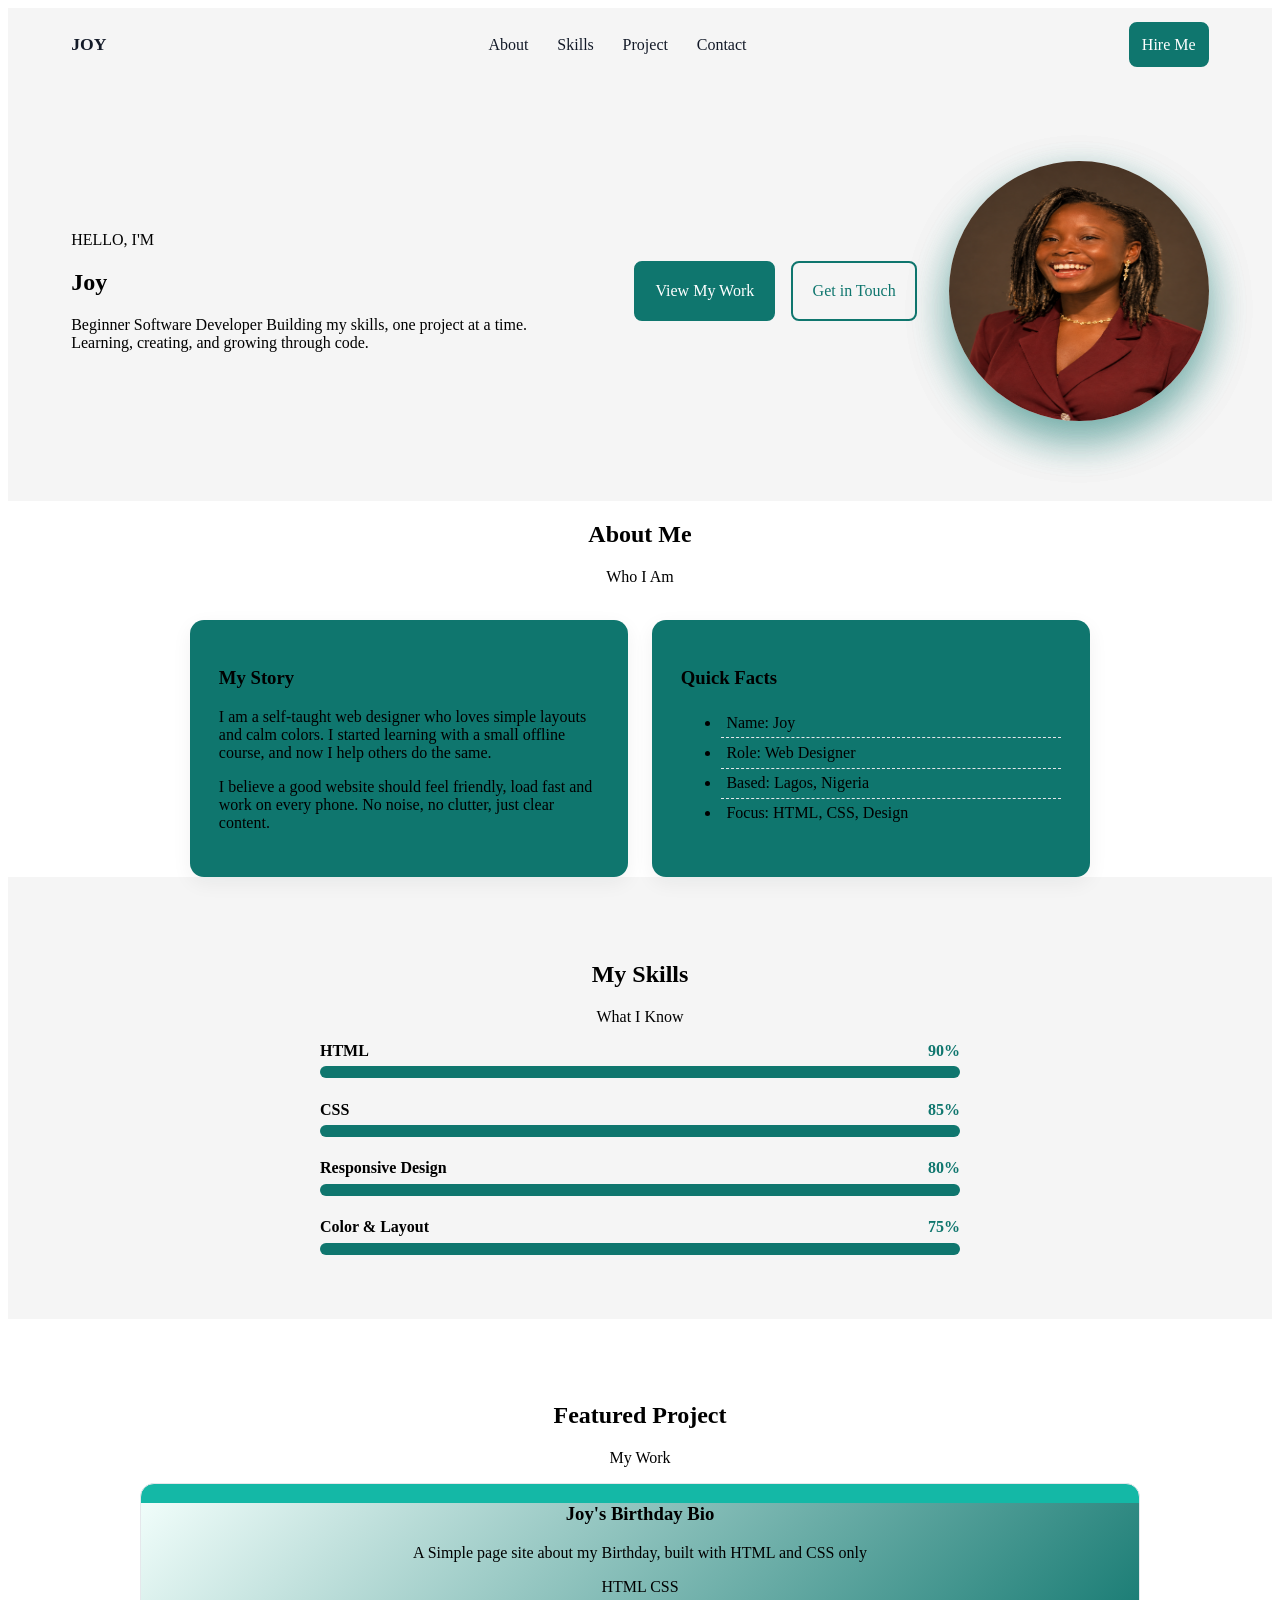
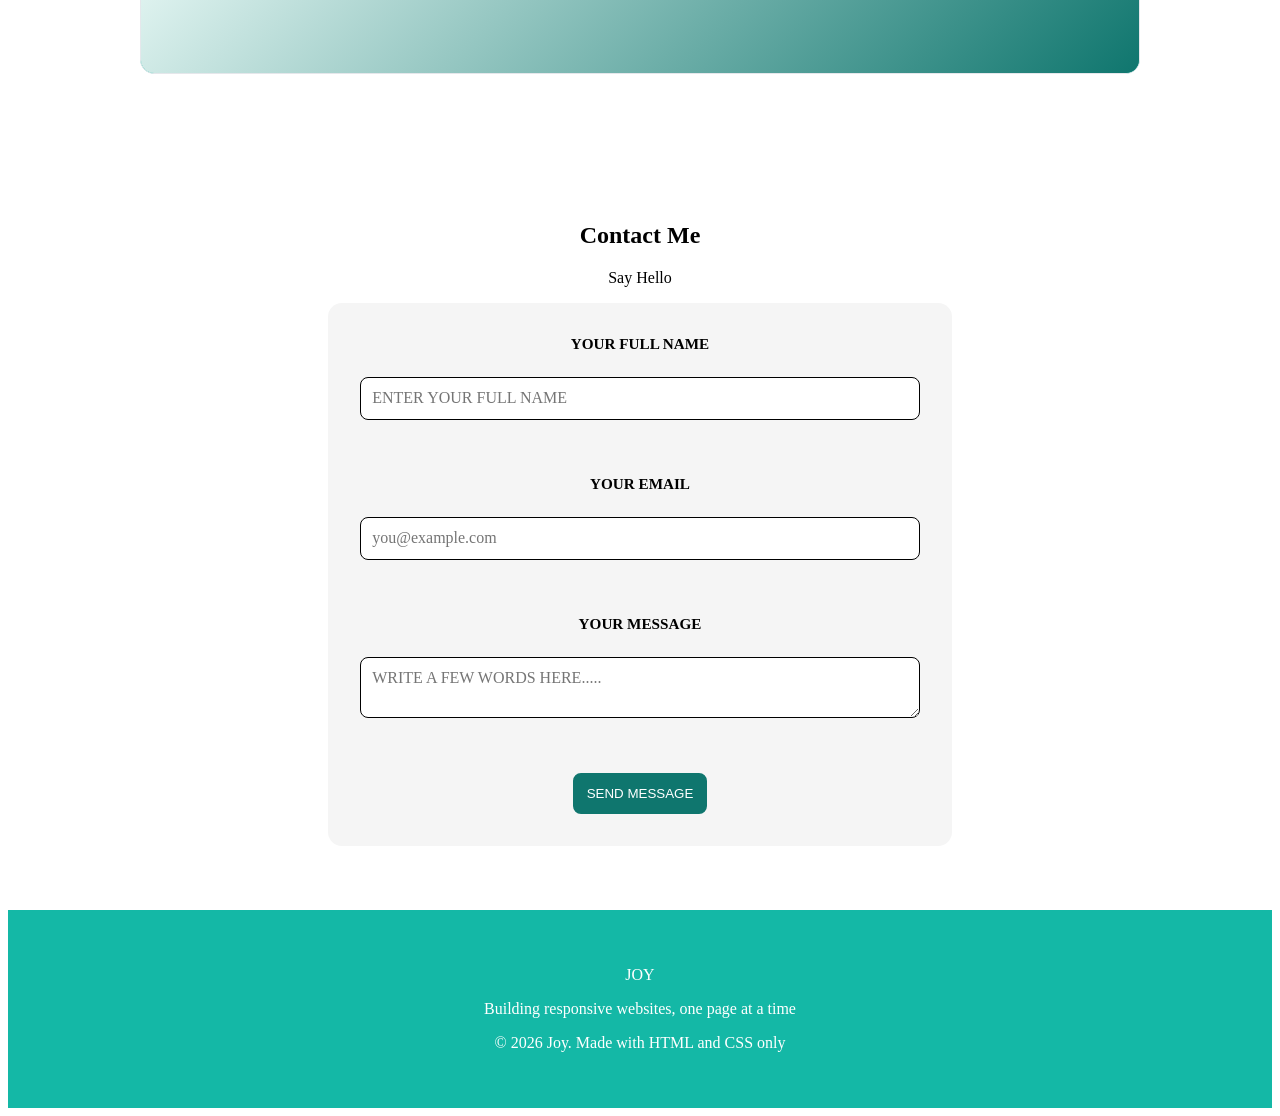
==== index.html @ d0285d22 "Rename joy.html to index.html" ====
<!DOCTYPE html>
<html lang="en">
<head>
    <meta charset="UTF-8">
    <meta name="viewport" content="width=device-width, initial-scale=1.0">
    <title>Joy's porfolio - Web Designer Portfolio</title>
    <link rel="stylesheet" href="joy.css">
</head>
<body>
    <!-- NAVIGATION BAR -->
<header class="site-header">
     <div class="brand">
<a href="#hero" class="brand-name">JOY</a>
</div>
<!-- MAIN NAVIGATION -->
<nav>


<a href="#about">About</a>
<a href="#skills">Skills</a>
<a href="#project">Project</a>
<a href="#contact">Contact</a>
</nav>

<nav a>
<a href="#contact" class="hire">Hire Me</a>
</nav>
</header>

<!-- HERO SECTION -->
<section id="hero" class="home-page" >
    <div class="home-page-text">
<p>HELLO, I'M</p>

<h1>Joy</h1>
<p>Beginner Software Developer
Building my skills, one project at a time.
Learning, creating, and growing through code.</p>
    </div>
<br>
<div class="home-page-buttons">
<a href="#projects" class="projects">View My Work</a>
<a href="#contact" class="contact">Get in Touch</a>
</div>
<div class="portrait">
    <div class="portrait-frame"  >
<img src="joy.jpg" class="portrait-frame">
</div>
</div>



</section>
<!-- ABOUT SECTION< -->
<section id="about" class="about">
<div class="about-text">
<h1>About Me</h1>
<p>Who I Am</p></div>

<br>
<div class="about-grid">
<div class="about-card">

<h3>My Story</h3>
          <p>
            I am a self-taught web designer who loves simple layouts and calm colors.
            I started learning with a small offline course, and now I help others do the same.
          </p>
          <p>
            I believe a good website should feel friendly, load fast and work on every phone.
            No noise, no clutter, just clear content.
          </p>




</div>

<div class="about-card">
<h3>Quick Facts</h3>
          <!-- A simple fact list -->
          <ul class="facts">
            <li><span>Name:</span> Joy</li>
            <li><span>Role:</span> Web Designer</li>
            <li><span>Based:</span> Lagos, Nigeria</li>
            <li><span>Focus:</span> HTML, CSS, Design</li>
          </ul>







</div>







</div>












</section>


<section id="skills" class="skills">

<h2>My Skills</h2>
<p>What I Know</p>
<!-- Each skill gets a bar that fills with a slow CSS animation -->
      <div class="skill-list">
        <div class="skill">
          <div class="skill-top">
            <span class="skill-name">HTML</span>
            <span class="skill-value">90%</span>
          </div>
          <div class="skill-track">
            <div class="skill-fill fill-html"></div>
          </div>
        </div>

        <div class="skill">
          <div class="skill-top">
            <span class="skill-name">CSS</span>
            <span class="skill-value">85%</span>
          </div>
          <div class="skill-track">
            <div class="skill-fill fill-css"></div>
          </div>
        </div>

        <div class="skill">
          <div class="skill-top">
            <span class="skill-name">Responsive Design</span>
            <span class="skill-value">80%</span>
          </div>
          <div class="skill-track">
            <div class="skill-fill fill-responsive"></div>
          </div>
        </div>

        <div class="skill">
          <div class="skill-top">
            <span class="skill-name">Color &amp; Layout</span>
            <span class="skill-value">75%</span>
          </div>
          <div class="skill-track">
            <div class="skill-fill fill-color"></div>
          </div>
        </div>
    </div>

</section>
<!-- PROJECT SECTION -->
<section id="project" class="project">

<h2>Featured Project</h2>
<p>My Work</p>
<div class="project-grid">
<article class="project-card">
<div class="project-thumb thumb-bio">
<div class="project-body">
<h3>Joy's Birthday Bio</h3>
<p>A Simple page site about my Birthday, built with HTML and CSS only</p>
<span>HTML</span>
<span>CSS</span>
</div>






</div>




</article>





</div>






</section>

<!-- CONTACT SECTION -->
<section id="contact" class="message">
<h2> Contact Me</h2>

<p>Say Hello</p>



<form class="message-form" action="https://formspree.io/f/mbgdqqyo" method="post" >
<div class="message-field">


<label for="name">YOUR FULL NAME</label>
<br>
<input type="text" id="name" name="name" placeholder="ENTER YOUR FULL NAME" required>
</div>
<br><br>

<div class="message-field">
<label for="email">YOUR EMAIL</label>
<br>
<input type="email" id="email" name="email" placeholder="you@example.com" required>
</div>
<br><br>

<div class="message-field">
  <label for="message">YOUR MESSAGE</label>
<br>
<textarea id="message" name=" message" placeholder="WRITE A FEW WORDS HERE....." required></textarea>
</div>

<br><br>
<button type="submit" class="btn">SEND MESSAGE</button>
</form>









</section>



<footer class="footer">

<p>JOY</p>
<p>Building responsive websites, one page at a time </p>
<p>&copy; 2026 Joy. Made with HTML and CSS only</p>

</footer>















</body>
</html>
---- joy.css ----
.brand{
display: flex;
align-items: center;

}

.brand-name{
color: #131a28;
font-weight: 700;
text-decoration: none;
font-size: 1.1rem;
font-family: 'Times New Roman', Times, serif;
}
nav{

display: flex;
gap: 1.8rem;

}

nav a{
text-decoration: none;
font-weight: 500;
color:#131a28

}



nav a:hover{
    color: #0f766e;
    text-underline-offset: 6px;
    text-decoration: underline;
}
.site-header{
position: sticky;
top: 0;
z-index: 10;
background-color: whitesmoke;
backdrop-filter: blur(6px);
display: flex;
align-items: center;
justify-content: space-between;
padding: 0.9rem 5%;
box-shadow: 0 2px 10px rgba (19, 26, 40, 0.06);
}


.hire{
display: inline-block;
background-color: #0f766e;
color:white;
padding: 0.7rem;
border-radius: 8px;
border: 2px solid #0f766e;
cursor: pointer;
transition: background-color 0.3s ease, transform o.3s ease;
}


.hire:hover{
    color:#65d8d1
}
.projects{
display: inline-block;
background-color:  #0f766e;
color:white;
padding: 1.2rem;
border-radius: 8px;
border: 2px solid #0f766e;
cursor: pointer;
transition: background-color 0.3s ease, transform o.3s ease;
text-decoration: none;
}


.contact{
display: inline-block;
color: #0f766e;
padding: 1.2rem;
border-radius: 8px;
border: 2px solid #0f766e;
cursor: pointer;
transition: background-color 0.3s ease, transform o.3s ease;
text-decoration: none;
}

.home-page{
display: flex;
align-items: center;
justify-content: space-between;
gap: 2rem;
padding: 5rem 5%;
background-color: whitesmoke;
}
.home-page-text{
flex: 1;
max-width: 520px;
}

.home-page-buttons{
display: flex;
gap: 1rem;
flex-wrap: wrap;
}
.porttrait{
    flex:0 0 auto;
    text-align: center;
}
.portrait-frame{
    width: 260px;
    height: 260px;
    border-radius: 50%;
    display:flex;
    align-items: center;
    justify-content: center;
    box-shadow: 0 18px 40px rgba(15, 118, 110, 0.35);
}

/* ABOUT */
.about{
    background-color: white;
   
}
.about-text{
     text-align: center;
    justify-content: center;
}


.about-grid{
display: grid;
grid-template-columns: 1fr 1fr;
gap: 1.5rem;
max-width: 900px;
margin: 0 auto;
}

.about-card{
background-color: #0f766e;
border-radius: 14px;
padding:1.8rem;
box-shadow: 0 6px 20px rgba(19, 26, 40, 0.06);
}

.facts li{
    padding: 0.35rem;
    color: black;
    border-bottom: 1px dashed #e5e7eb;
}

.facts li:last-child{
    border-bottom: none;
}

.skills{
    padding: 4rem 5%;
    text-align: center;
    align-items: center;
    background-color: whitesmoke;
}

.skill-list{
    max-width: 640px;
    display: flex;
    flex-direction: column;
    gap: 1.4rem;
    margin: 0 auto;
}

.skill-top{
    display: flex;
    justify-content: space-between;
    margin-bottom: 0.4rem;
}

.skill-name{
    font-weight: 600;
}


.skill-value{
    color: #0f766e;
    font-weight: 600;
}

.skill-track{
    height: 12px;
    border-radius: 6px;
    overflow:hidden;
    background-color: #0f766e;
}

.skill-fill{
    height: 100%;
    background: linear-gradient(90deg, #0f766e, 0%, #14b8a6, 100%);
    border-radius: 6px;
    animation: fill-bar 2s ease-out forwards; 
}




@keyframes fill-bar{
    to{
        width: 100%;
    }
}

.fill-html{
    width: 90%;
}


.project{
    padding: 4rem;
    text-align: center;
    justify-content: center;
    align-items: center;
}
.project-grid{
    display: grid;
    grid-template-columns:  1fr;
    gap: 1.5rem;
    max-width: 1000px;
    margin: 0 auto;
}

.project-card{
    background-color: #14b8a6;
    border: 1px solid #e5e7eb;
    border-radius: 14px;
    overflow:hidden;
    text-align: center;
}
 
.project-thumb{
    height: 170px;
}

.thumb-bio{
    background: linear-gradient( 135deg, #F0FDFA 0%, #0f766e 100%);
}


.message{
padding: 4rem 5%;
background-color: #ffffff;
text-align:center ;

align-items: center;
justify-content: center;
}



.message-form{
padding: 2rem;
margin: 0 auto;
border-radius: 14px;
align-items: center;
justify-content: center;
max-width: 560px;
background-color: whitesmoke;

}

.message-field{
display: flex;
flex-direction: column;
margin-bottom: 1.2rem;
}

.message-field label{
font-weight: 600;
margin-bottom: 0.4rem;
font-size: 0.95rem;
}
.message-field input,
.message-field textarea{
padding: 0.7rem;
border: 1px solid black;
border-radius: 8px;
font-size: 1rem;
font-family: inherit;
color: #0f766e;


}

.btn{
display: inline-block;
background-color: #0f766e;
color:white;
padding: 0.7rem;
border-radius: 8px;
border: 2px solid #0f766e;
cursor: pointer;
transition: background-color 0.3s ease, transform o.3s ease;
}


.btn:hover{
    color:#65d8d1
}


.footer{
    background-color: #14b8a6;
    color: #ffffff;
    text-align:center ;
    padding: 2.5rem;

}

@media (max-width: 600px) {
  /* Hide the header button to make room */
  .btn-header {
    display: none;
  }

  /* Nav links become smaller and closer together */
  .main-nav {
    gap: 0.9rem;
    font-size: 0.85rem;
  }

  /* Smaller name in the hero */
  .hero-text h1 {
    font-size: 2.2rem;
  }

  /* Portrait shrinks to fit small screens */
  .portrait-frame {
    width: 190px;
    height: 190px;
  }

  /* The face inside also shrinks */
  .face {
    width: 150px;
    height: 150px;
  }

  .face-head {
    width: 70px;
    height: 70px;
  }

  .face-body {
    width: 120px;
    height: 70px;
  }

  /* Project grid becomes a single column */
  .project-grid {
    grid-template-columns: 1fr;
  }
}
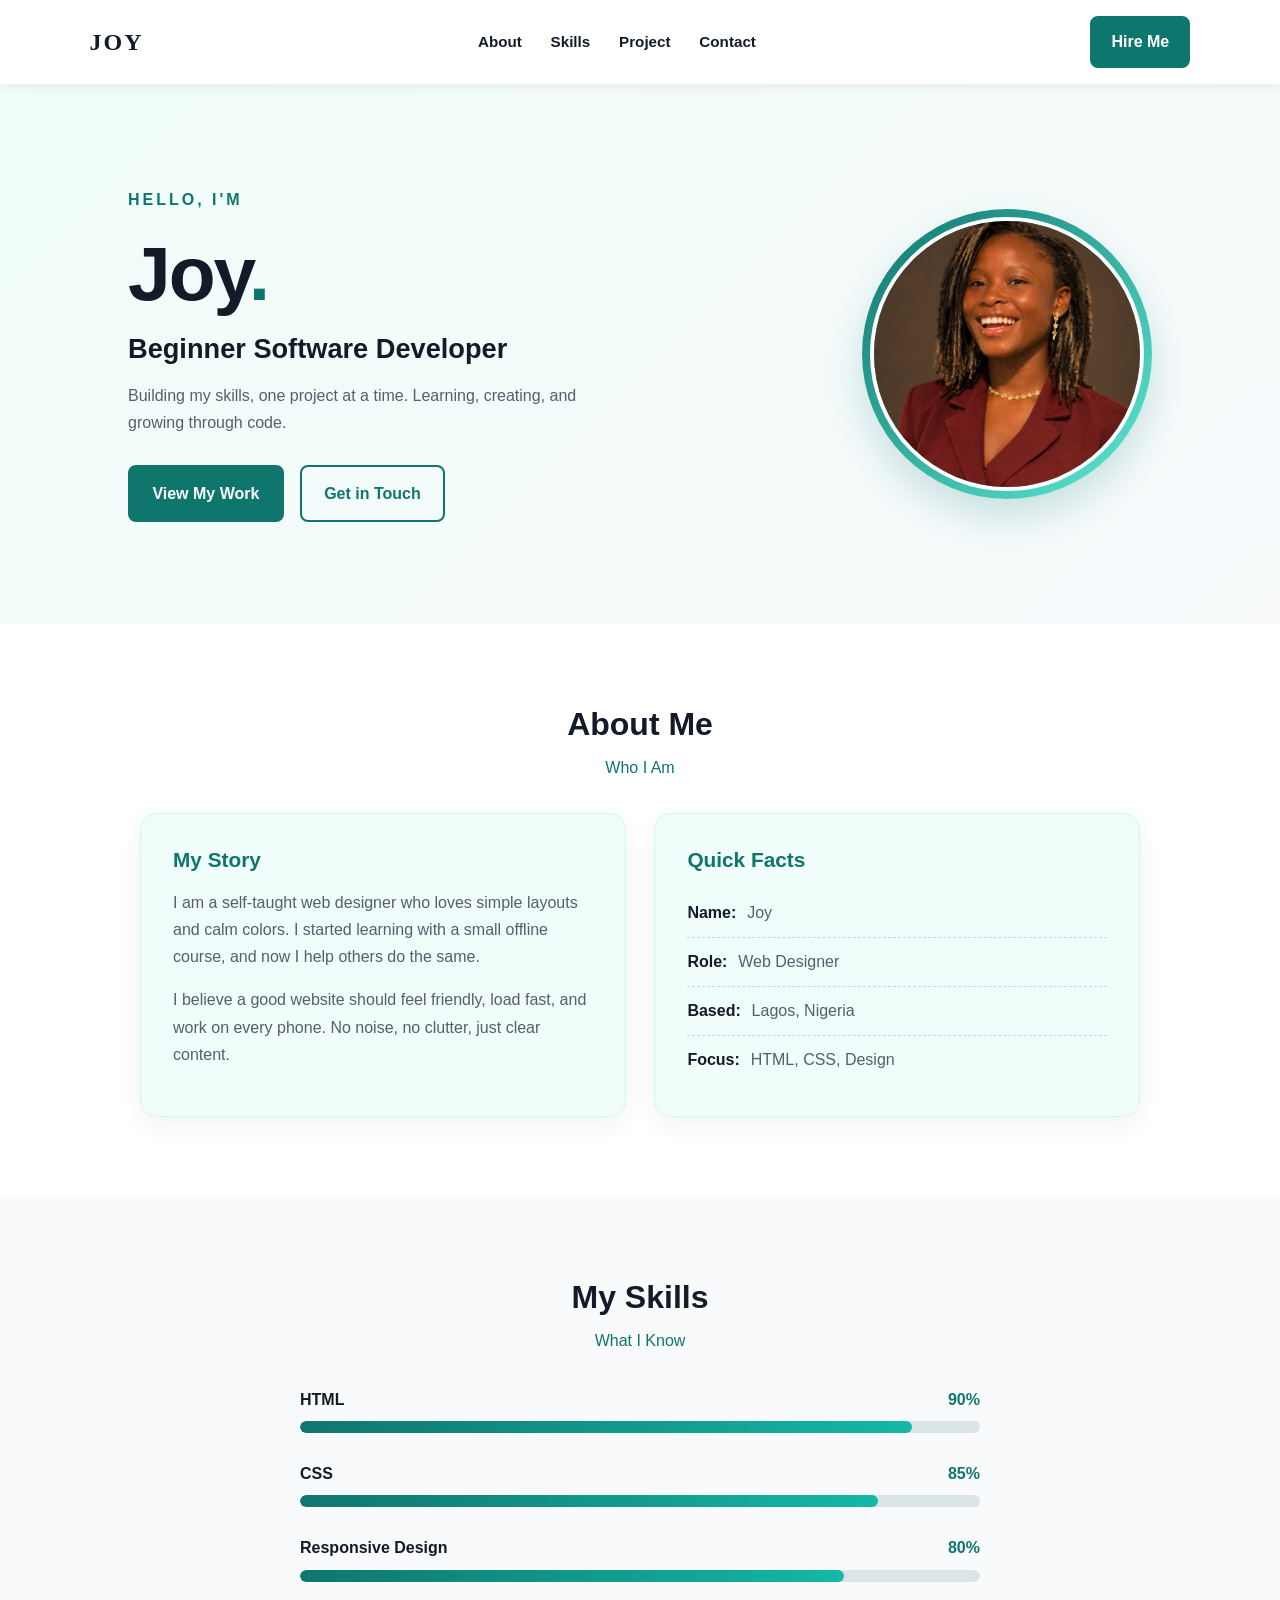
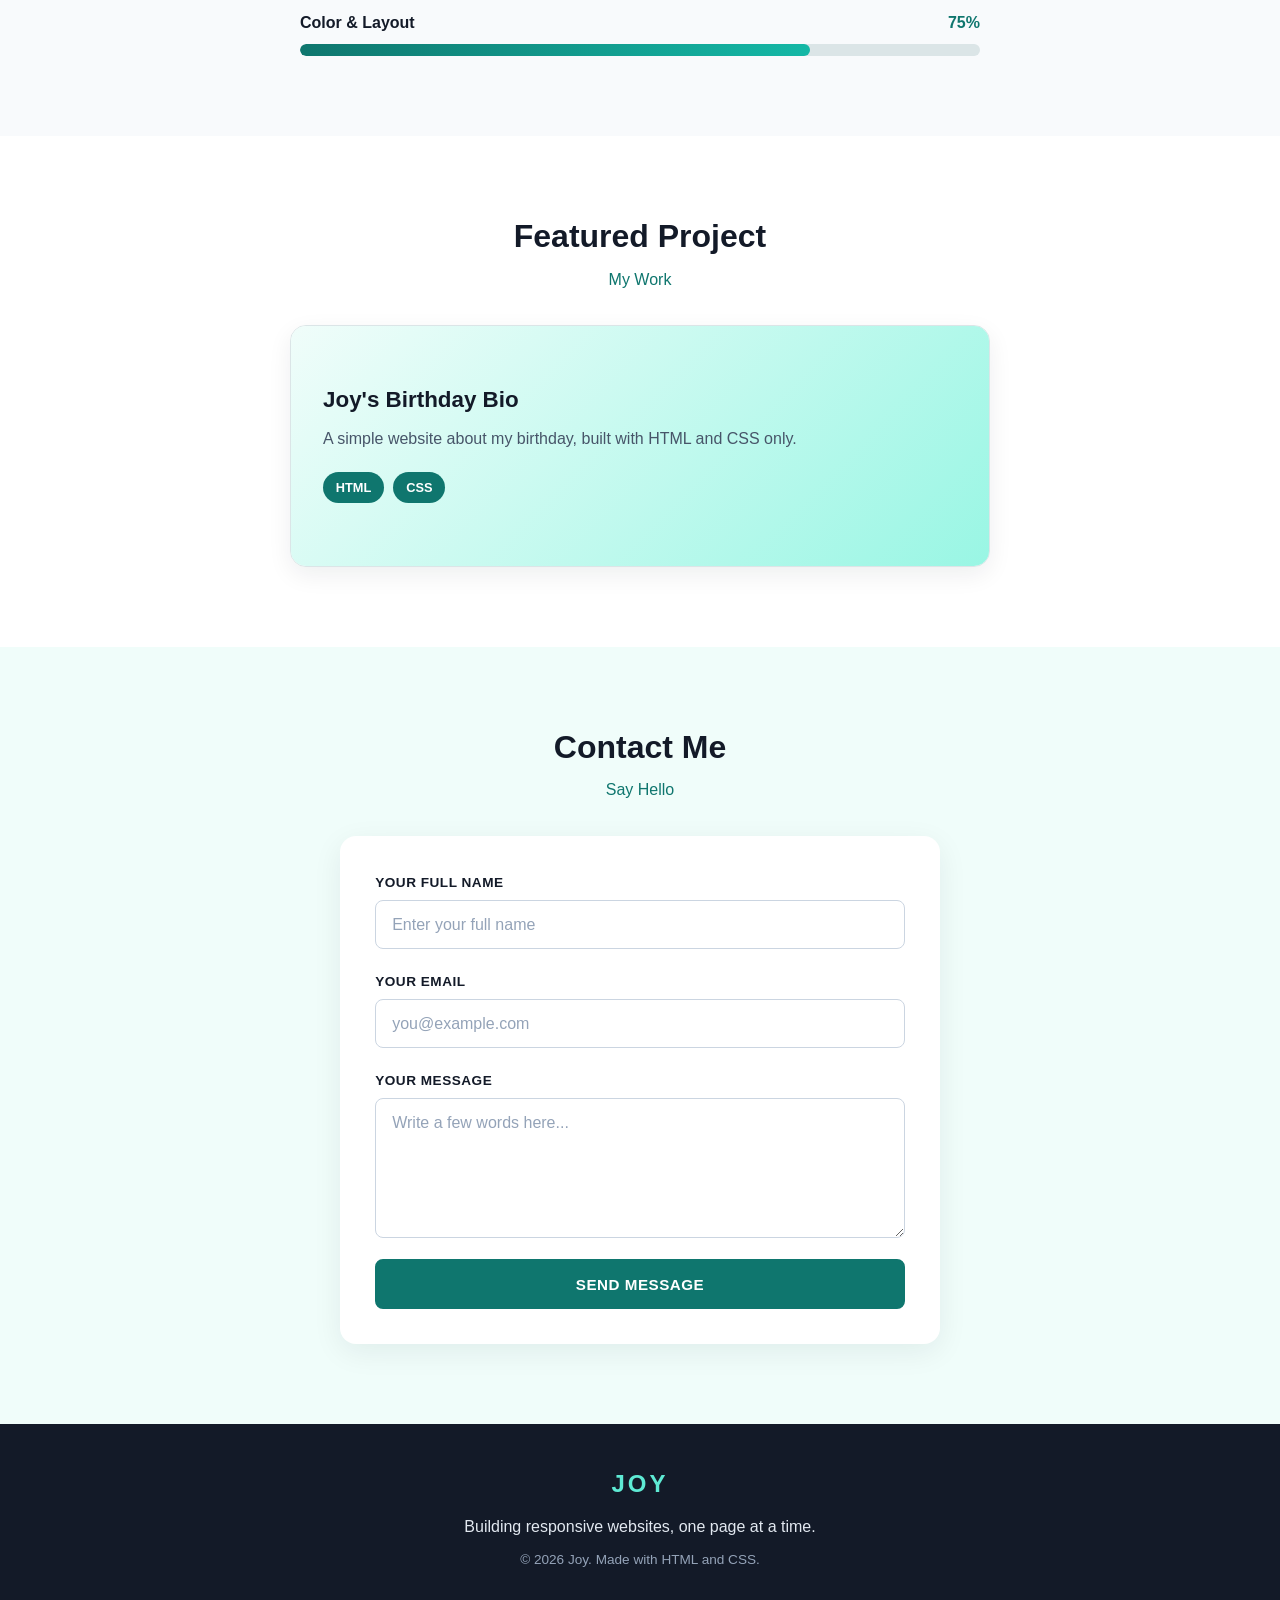
==== commit c6aa15f2: "Update index.html" ====
--- a/index.html
+++ b/index.html
@@ -1,277 +1,200 @@
+
 <!DOCTYPE html>
 <html lang="en">
 <head>
     <meta charset="UTF-8">
     <meta name="viewport" content="width=device-width, initial-scale=1.0">
-    <title>Joy's porfolio - Web Designer Portfolio</title>
+    <meta name="description" content="Joy's web design portfolio showcasing skills, projects, and contact information.">
+    <title>Joy's Portfolio - Web Designer Portfolio</title>
     <link rel="stylesheet" href="joy.css">
 </head>
 <body>
+
     <!-- NAVIGATION BAR -->
-<header class="site-header">
-     <div class="brand">
-<a href="#hero" class="brand-name">JOY</a>
-</div>
-<!-- MAIN NAVIGATION -->
-<nav>
-
-
-<a href="#about">About</a>
-<a href="#skills">Skills</a>
-<a href="#project">Project</a>
-<a href="#contact">Contact</a>
-</nav>
-
-<nav a>
-<a href="#contact" class="hire">Hire Me</a>
-</nav>
-</header>
-
-<!-- HERO SECTION -->
-<section id="hero" class="home-page" >
-    <div class="home-page-text">
-<p>HELLO, I'M</p>
-
-<h1>Joy</h1>
-<p>Beginner Software Developer
-Building my skills, one project at a time.
-Learning, creating, and growing through code.</p>
-    </div>
-<br>
-<div class="home-page-buttons">
-<a href="#projects" class="projects">View My Work</a>
-<a href="#contact" class="contact">Get in Touch</a>
-</div>
-<div class="portrait">
-    <div class="portrait-frame"  >
-<img src="joy.jpg" class="portrait-frame">
-</div>
-</div>
-
-
-
-</section>
-<!-- ABOUT SECTION< -->
-<section id="about" class="about">
-<div class="about-text">
-<h1>About Me</h1>
-<p>Who I Am</p></div>
-
-<br>
-<div class="about-grid">
-<div class="about-card">
-
-<h3>My Story</h3>
-          <p>
-            I am a self-taught web designer who loves simple layouts and calm colors.
-            I started learning with a small offline course, and now I help others do the same.
-          </p>
-          <p>
-            I believe a good website should feel friendly, load fast and work on every phone.
-            No noise, no clutter, just clear content.
-          </p>
-
-
-
-
-</div>
-
-<div class="about-card">
-<h3>Quick Facts</h3>
-          <!-- A simple fact list -->
-          <ul class="facts">
-            <li><span>Name:</span> Joy</li>
-            <li><span>Role:</span> Web Designer</li>
-            <li><span>Based:</span> Lagos, Nigeria</li>
-            <li><span>Focus:</span> HTML, CSS, Design</li>
-          </ul>
-
-
-
-
-
-
-
-</div>
-
-
-
-
-
-
-
-</div>
-
-
-
-
-
-
-
-
-
-
-
-
-</section>
-
-
-<section id="skills" class="skills">
-
-<h2>My Skills</h2>
-<p>What I Know</p>
-<!-- Each skill gets a bar that fills with a slow CSS animation -->
-      <div class="skill-list">
-        <div class="skill">
-          <div class="skill-top">
-            <span class="skill-name">HTML</span>
-            <span class="skill-value">90%</span>
-          </div>
-          <div class="skill-track">
-            <div class="skill-fill fill-html"></div>
-          </div>
-        </div>
-
-        <div class="skill">
-          <div class="skill-top">
-            <span class="skill-name">CSS</span>
-            <span class="skill-value">85%</span>
-          </div>
-          <div class="skill-track">
-            <div class="skill-fill fill-css"></div>
-          </div>
-        </div>
-
-        <div class="skill">
-          <div class="skill-top">
-            <span class="skill-name">Responsive Design</span>
-            <span class="skill-value">80%</span>
-          </div>
-          <div class="skill-track">
-            <div class="skill-fill fill-responsive"></div>
-          </div>
-        </div>
-
-        <div class="skill">
-          <div class="skill-top">
-            <span class="skill-name">Color &amp; Layout</span>
-            <span class="skill-value">75%</span>
-          </div>
-          <div class="skill-track">
-            <div class="skill-fill fill-color"></div>
-          </div>
-        </div>
-    </div>
-
-</section>
-<!-- PROJECT SECTION -->
-<section id="project" class="project">
-
-<h2>Featured Project</h2>
-<p>My Work</p>
-<div class="project-grid">
-<article class="project-card">
-<div class="project-thumb thumb-bio">
-<div class="project-body">
-<h3>Joy's Birthday Bio</h3>
-<p>A Simple page site about my Birthday, built with HTML and CSS only</p>
-<span>HTML</span>
-<span>CSS</span>
-</div>
-
-
-
-
-
-
-</div>
-
-
-
-
-</article>
-
-
-
-
-
-</div>
-
-
-
-
-
-
-</section>
-
-<!-- CONTACT SECTION -->
-<section id="contact" class="message">
-<h2> Contact Me</h2>
-
-<p>Say Hello</p>
-
-
-
-<form class="message-form" action="https://formspree.io/f/mbgdqqyo" method="post" >
-<div class="message-field">
-
-
-<label for="name">YOUR FULL NAME</label>
-<br>
-<input type="text" id="name" name="name" placeholder="ENTER YOUR FULL NAME" required>
-</div>
-<br><br>
-
-<div class="message-field">
-<label for="email">YOUR EMAIL</label>
-<br>
-<input type="email" id="email" name="email" placeholder="you@example.com" required>
-</div>
-<br><br>
-
-<div class="message-field">
-  <label for="message">YOUR MESSAGE</label>
-<br>
-<textarea id="message" name=" message" placeholder="WRITE A FEW WORDS HERE....." required></textarea>
-</div>
-
-<br><br>
-<button type="submit" class="btn">SEND MESSAGE</button>
-</form>
-
-
-
-
-
-
-
-
-
-</section>
-
-
-
-<footer class="footer">
-
-<p>JOY</p>
-<p>Building responsive websites, one page at a time </p>
-<p>&copy; 2026 Joy. Made with HTML and CSS only</p>
-
-</footer>
-
-
-
-
-
-
-
-
-
-
-
-
-
-
+    <header class="site-header">
+        <div class="brand">
+            <a href="#hero" class="brand-name">JOY</a>
+        </div>
+
+        <!-- MAIN NAVIGATION -->
+        <nav class="main-nav" aria-label="Main navigation">
+            <a href="#about">About</a>
+            <a href="#skills">Skills</a>
+            <a href="#project">Project</a>
+            <a href="#contact">Contact</a>
+        </nav>
+
+        <nav class="header-cta" aria-label="Hire me">
+            <a href="#contact" class="hire">Hire Me</a>
+        </nav>
+    </header>
+
+    <!-- HERO SECTION -->
+    <section id="hero" class="home-page">
+        <div class="home-page-text">
+            <p class="eyebrow">HELLO, I'M</p>
+            <h1>Joy<span>.</span></h1>
+            <h2>Beginner Software Developer</h2>
+            <p>
+                Building my skills, one project at a time.
+                Learning, creating, and growing through code.
+            </p>
+
+            <div class="home-page-buttons">
+                <a href="#project" class="projects">View My Work</a>
+                <a href="#contact" class="contact">Get in Touch</a>
+            </div>
+        </div>
+
+        <div class="portrait">
+            <div class="portrait-frame">
+                <img src="joy.jpg" alt="Portrait of Joy" class="portrait-image">
+            </div>
+        </div>
+    </section>
+
+    <!-- ABOUT SECTION -->
+    <section id="about" class="about">
+        <div class="about-text">
+            <h2>About Me</h2>
+            <p>Who I Am</p>
+        </div>
+
+        <div class="about-grid">
+            <div class="about-card">
+                <h3>My Story</h3>
+                <p>
+                    I am a self-taught web designer who loves simple
+                    layouts and calm colors. I started learning with
+                    a small offline course, and now I help others do the same.
+                </p>
+                <p>
+                    I believe a good website should feel friendly,
+                    load fast, and work on every phone. No noise,
+                    no clutter, just clear content.
+                </p>
+            </div>
+
+            <div class="about-card">
+                <h3>Quick Facts</h3>
+                <ul class="facts">
+                    <li><span>Name:</span> Joy</li>
+                    <li><span>Role:</span> Web Designer</li>
+                    <li><span>Based:</span> Lagos, Nigeria</li>
+                    <li><span>Focus:</span> HTML, CSS, Design</li>
+                </ul>
+            </div>
+        </div>
+    </section>
+
+    <!-- SKILLS SECTION -->
+    <section id="skills" class="skills">
+        <h2>My Skills</h2>
+        <p>What I Know</p>
+
+        <div class="skill-list">
+            <div class="skill">
+                <div class="skill-top">
+                    <span class="skill-name">HTML</span>
+                    <span class="skill-value">90%</span>
+                </div>
+                <div class="skill-track">
+                    <div class="skill-fill fill-html"></div>
+                </div>
+            </div>
+
+            <div class="skill">
+                <div class="skill-top">
+                    <span class="skill-name">CSS</span>
+                    <span class="skill-value">85%</span>
+                </div>
+                <div class="skill-track">
+                    <div class="skill-fill fill-css"></div>
+                </div>
+            </div>
+
+            <div class="skill">
+                <div class="skill-top">
+                    <span class="skill-name">Responsive Design</span>
+                    <span class="skill-value">80%</span>
+                </div>
+                <div class="skill-track">
+                    <div class="skill-fill fill-responsive"></div>
+                </div>
+            </div>
+
+            <div class="skill">
+                <div class="skill-top">
+                    <span class="skill-name">Color &amp; Layout</span>
+                    <span class="skill-value">75%</span>
+                </div>
+                <div class="skill-track">
+                    <div class="skill-fill fill-color"></div>
+                </div>
+            </div>
+        </div>
+    </section>
+
+    <!-- PROJECT SECTION -->
+    <section id="project" class="project">
+        <h2>Featured Project</h2>
+        <p>My Work</p>
+
+        <div class="project-grid">
+            <article class="project-card">
+                <div class="project-thumb thumb-bio">
+                    <div class="project-body">
+                        <h3>Joy's Birthday Bio</h3>
+                        <p>
+                            A simple website about my birthday,
+                            built with HTML and CSS only.
+                        </p>
+                        <span>HTML</span>
+                        <span>CSS</span>
+                    </div>
+                </div>
+            </article>
+        </div>
+    </section>
+
+    <!-- CONTACT SECTION -->
+    <section id="contact" class="message">
+        <h2>Contact Me</h2>
+        <p>Say Hello</p>
+
+        <form class="message-form"
+              action="https://formspree.io/f/mbgdqqyo"
+              method="post">
+
+            <div class="message-field">
+                <label for="name">YOUR FULL NAME</label>
+                <input type="text" id="name" name="name"
+                       placeholder="Enter your full name" required>
+            </div>
+
+            <div class="message-field">
+                <label for="email">YOUR EMAIL</label>
+                <input type="email" id="email" name="email"
+                       placeholder="you@example.com" required>
+            </div>
+
+            <div class="message-field">
+                <label for="message">YOUR MESSAGE</label>
+                <textarea id="message" name="message"
+                          placeholder="Write a few words here..."
+                          rows="5" required></textarea>
+            </div>
+
+            <button type="submit" class="btn">SEND MESSAGE</button>
+        </form>
+    </section>
+
+    <!-- FOOTER -->
+    <footer class="footer">
+        <p class="footer-brand">JOY</p>
+        <p>Building responsive websites, one page at a time.</p>
+        <p>&copy; 2026 Joy. Made with HTML and CSS.</p>
+    </footer>
 
 </body>
 </html>
--- a/joy.css
+++ b/joy.css
@@ -1,363 +1,841 @@
-.brand{
-display: flex;
-align-items: center;
-
-}
-
-.brand-name{
-color: #131a28;
-font-weight: 700;
-text-decoration: none;
-font-size: 1.1rem;
-font-family: 'Times New Roman', Times, serif;
-}
-nav{
-
-display: flex;
-gap: 1.8rem;
-
-}
-
-nav a{
-text-decoration: none;
-font-weight: 500;
-color:#131a28
-
-}
-
-
-
-nav a:hover{
+
+/* =====================================
+   1. GLOBAL STYLES
+===================================== */
+
+* {
+    margin: 0;
+    padding: 0;
+    box-sizing: border-box;
+}
+
+html {
+    scroll-behavior: smooth;
+    scroll-padding-top: 90px;
+}
+
+body {
+    font-family: Arial, Helvetica, sans-serif;
+    background-color: #ffffff;
+    color: #131a28;
+    line-height: 1.7;
+    overflow-wrap: break-word;
+}
+
+img {
+    max-width: 100%;
+    display: block;
+}
+
+a {
+    transition: color 0.3s ease, background-color 0.3s ease,
+                transform 0.3s ease;
+}
+
+h1, h2, h3 {
+    line-height: 1.3;
+}
+
+h2 {
+    font-size: 2rem;
+    margin-bottom: 0.5rem;
+}
+
+section {
+    scroll-margin-top: 85px;
+}
+
+.about,
+.skills,
+.project,
+.message {
+    padding: 5rem 7%;
+}
+
+.about-text,
+.skills,
+.project,
+.message {
+    text-align: center;
+}
+
+.about-text > p,
+.skills > p,
+.project > p,
+.message > p {
     color: #0f766e;
-    text-underline-offset: 6px;
-    text-decoration: underline;
-}
-.site-header{
-position: sticky;
-top: 0;
-z-index: 10;
-background-color: whitesmoke;
-backdrop-filter: blur(6px);
-display: flex;
-align-items: center;
-justify-content: space-between;
-padding: 0.9rem 5%;
-box-shadow: 0 2px 10px rgba (19, 26, 40, 0.06);
-}
-
-
-.hire{
-display: inline-block;
-background-color: #0f766e;
-color:white;
-padding: 0.7rem;
-border-radius: 8px;
-border: 2px solid #0f766e;
-cursor: pointer;
-transition: background-color 0.3s ease, transform o.3s ease;
-}
-
-
-.hire:hover{
-    color:#65d8d1
-}
-.projects{
-display: inline-block;
-background-color:  #0f766e;
-color:white;
-padding: 1.2rem;
-border-radius: 8px;
-border: 2px solid #0f766e;
-cursor: pointer;
-transition: background-color 0.3s ease, transform o.3s ease;
-text-decoration: none;
-}
-
-
-.contact{
-display: inline-block;
-color: #0f766e;
-padding: 1.2rem;
-border-radius: 8px;
-border: 2px solid #0f766e;
-cursor: pointer;
-transition: background-color 0.3s ease, transform o.3s ease;
-text-decoration: none;
-}
-
-.home-page{
-display: flex;
-align-items: center;
-justify-content: space-between;
-gap: 2rem;
-padding: 5rem 5%;
-background-color: whitesmoke;
-}
-.home-page-text{
-flex: 1;
-max-width: 520px;
-}
-
-.home-page-buttons{
-display: flex;
-gap: 1rem;
-flex-wrap: wrap;
-}
-.porttrait{
-    flex:0 0 auto;
-    text-align: center;
-}
-.portrait-frame{
-    width: 260px;
-    height: 260px;
-    border-radius: 50%;
-    display:flex;
+    margin-bottom: 2rem;
+}
+
+
+/* =====================================
+   2. NAVIGATION BAR
+===================================== */
+
+.site-header {
+    position: sticky;
+    top: 0;
+    z-index: 100;
+    display: flex;
+    align-items: center;
+    justify-content: space-between;
+    gap: 1.5rem;
+    padding: 1rem 7%;
+    background-color: rgba(255, 255, 255, 0.96);
+    backdrop-filter: blur(10px);
+    box-shadow: 0 2px 12px rgba(19, 26, 40, 0.08);
+}
+
+.brand {
+    display: flex;
+    align-items: center;
+    flex-shrink: 0;
+}
+
+.brand-name {
+    color: #131a28;
+    font-weight: 800;
+    text-decoration: none;
+    font-size: 1.5rem;
+    font-family: Georgia, "Times New Roman", serif;
+    letter-spacing: 2px;
+}
+
+.main-nav {
+    display: flex;
     align-items: center;
     justify-content: center;
-    box-shadow: 0 18px 40px rgba(15, 118, 110, 0.35);
-}
-
-/* ABOUT */
-.about{
-    background-color: white;
-   
-}
-.about-text{
-     text-align: center;
-    justify-content: center;
-}
-
-
-.about-grid{
-display: grid;
-grid-template-columns: 1fr 1fr;
-gap: 1.5rem;
-max-width: 900px;
-margin: 0 auto;
-}
-
-.about-card{
-background-color: #0f766e;
-border-radius: 14px;
-padding:1.8rem;
-box-shadow: 0 6px 20px rgba(19, 26, 40, 0.06);
-}
-
-.facts li{
-    padding: 0.35rem;
-    color: black;
-    border-bottom: 1px dashed #e5e7eb;
-}
-
-.facts li:last-child{
+    gap: 1.8rem;
+}
+
+.main-nav a {
+    text-decoration: none;
+    font-weight: 600;
+    font-size: 0.95rem;
+    color: #131a28;
+}
+
+.main-nav a:hover,
+.main-nav a:focus-visible {
+    color: #0f766e;
+    text-decoration: underline;
+    text-underline-offset: 6px;
+}
+
+.header-cta a {
+    text-decoration: none;
+}
+
+.hire {
+    display: inline-block;
+    background-color: #0f766e;
+    color: #ffffff;
+    padding: 0.65rem 1.2rem;
+    border-radius: 8px;
+    border: 2px solid #0f766e;
+    font-weight: 600;
+}
+
+.hire:hover {
+    background-color: #115e59;
+    border-color: #115e59;
+    color: #ffffff;
+    transform: translateY(-2px);
+}
+
+
+/* =====================================
+   3. HERO SECTION
+===================================== */
+
+.home-page {
+    min-height: 540px;
+    display: flex;
+    align-items: center;
+    justify-content: space-between;
+    gap: 4rem;
+    padding: 6rem 10%;
+    background: linear-gradient(135deg, #f0fdfa, #f8fafc);
+}
+
+.home-page-text {
+    flex: 1;
+    max-width: 580px;
+}
+
+.home-page-text .eyebrow {
+    color: #0f766e;
+    font-weight: 700;
+    letter-spacing: 3px;
+    margin-bottom: 0.7rem;
+}
+
+.home-page-text h1 {
+    font-size: clamp(3rem, 6vw, 5rem);
+    font-weight: 800;
+    letter-spacing: -2px;
+    margin-bottom: 0.4rem;
+}
+
+.home-page-text h1 span {
+    color: #0f766e;
+}
+
+.home-page-text h2 {
+    font-size: clamp(1.2rem, 2.5vw, 1.7rem);
+    margin-bottom: 1rem;
+}
+
+.home-page-text > p:last-of-type {
+    max-width: 480px;
+    color: #52606d;
+    margin-bottom: 1.8rem;
+}
+
+.home-page-buttons {
+    display: flex;
+    align-items: center;
+    gap: 1rem;
+    flex-wrap: wrap;
+}
+
+.projects,
+.contact {
+    display: inline-block;
+    text-decoration: none;
+    padding: 0.8rem 1.4rem;
+    border-radius: 8px;
+    border: 2px solid #0f766e;
+    font-weight: 600;
+}
+
+.projects {
+    background-color: #0f766e;
+    color: #ffffff;
+}
+
+.projects:hover {
+    background-color: #115e59;
+    border-color: #115e59;
+    transform: translateY(-3px);
+}
+
+.contact {
+    background-color: transparent;
+    color: #0f766e;
+}
+
+.contact:hover {
+    background-color: #0f766e;
+    color: #ffffff;
+    transform: translateY(-3px);
+}
+
+.portrait {
+    flex: 0 0 auto;
+    text-align: center;
+}
+
+.portrait-frame {
+    width: 290px;
+    height: 290px;
+    border-radius: 50%;
+    padding: 8px;
+    background: linear-gradient(135deg, #0f766e, #5eead4);
+    box-shadow: 0 18px 40px rgba(15, 118, 110, 0.2);
+}
+
+.portrait-image {
+    width: 100%;
+    height: 100%;
+    object-fit: cover;
+    object-position: center;
+    border-radius: 50%;
+    border: 4px solid #ffffff;
+}
+
+
+/* =====================================
+   4. ABOUT SECTION
+===================================== */
+
+.about {
+    background-color: #ffffff;
+}
+
+.about-text {
+    margin-bottom: 2rem;
+}
+
+.about-grid {
+    display: grid;
+    grid-template-columns: repeat(2, minmax(0, 1fr));
+    gap: 1.8rem;
+    max-width: 1000px;
+    margin: 0 auto;
+    text-align: left;
+}
+
+.about-card {
+    background-color: #f0fdfa;
+    border: 1px solid #ccfbf1;
+    border-radius: 16px;
+    padding: 2rem;
+    box-shadow: 0 8px 24px rgba(19, 26, 40, 0.05);
+    transition: transform 0.3s ease, box-shadow 0.3s ease;
+}
+
+.about-card:hover {
+    transform: translateY(-4px);
+    box-shadow: 0 12px 30px rgba(15, 118, 110, 0.1);
+}
+
+.about-card h3 {
+    color: #0f766e;
+    font-size: 1.3rem;
+    margin-bottom: 1rem;
+}
+
+.about-card p {
+    color: #52606d;
+    margin-bottom: 1rem;
+}
+
+.facts {
+    list-style: none;
+}
+
+.facts li {
+    padding: 0.65rem 0;
+    border-bottom: 1px dashed #cbd5e1;
+    color: #52606d;
+}
+
+.facts li:last-child {
     border-bottom: none;
 }
 
-.skills{
-    padding: 4rem 5%;
-    text-align: center;
-    align-items: center;
-    background-color: whitesmoke;
-}
-
-.skill-list{
-    max-width: 640px;
+.facts li span {
+    font-weight: 700;
+    color: #131a28;
+    margin-right: 0.4rem;
+}
+
+
+/* =====================================
+   5. SKILLS SECTION
+===================================== */
+
+.skills {
+    background-color: #f8fafc;
+}
+
+.skill-list {
     display: flex;
     flex-direction: column;
-    gap: 1.4rem;
+    gap: 1.7rem;
+    max-width: 680px;
     margin: 0 auto;
-}
-
-.skill-top{
+    text-align: left;
+}
+
+.skill-top {
     display: flex;
     justify-content: space-between;
-    margin-bottom: 0.4rem;
-}
-
-.skill-name{
+    align-items: center;
+    gap: 1rem;
+    margin-bottom: 0.5rem;
+}
+
+.skill-name {
+    font-weight: 700;
+}
+
+.skill-value {
+    color: #0f766e;
+    font-weight: 700;
+}
+
+.skill-track {
+    height: 12px;
+    border-radius: 20px;
+    overflow: hidden;
+    background-color: #dbe5e7;
+}
+
+.skill-fill {
+    height: 100%;
+    width: 0;
+    background: linear-gradient(90deg, #0f766e, #14b8a6);
+    border-radius: 20px;
+    animation: fill-bar 1.5s ease-out forwards;
+}
+
+.fill-html {
+    --skill-width: 90%;
+}
+
+.fill-css {
+    --skill-width: 85%;
+}
+
+.fill-responsive {
+    --skill-width: 80%;
+}
+
+.fill-color {
+    --skill-width: 75%;
+}
+
+@keyframes fill-bar {
+    from {
+        width: 0;
+    }
+
+    to {
+        width: var(--skill-width);
+    }
+}
+
+
+/* =====================================
+   6. PROJECT SECTION
+===================================== */
+
+.project {
+    background-color: #ffffff;
+}
+
+.project-grid {
+    display: grid;
+    grid-template-columns: minmax(0, 1fr);
+    gap: 1.8rem;
+    max-width: 700px;
+    margin: 0 auto;
+    text-align: left;
+}
+
+.project-card {
+    background-color: #ffffff;
+    border: 1px solid #dbe5e7;
+    border-radius: 16px;
+    overflow: hidden;
+    box-shadow: 0 8px 24px rgba(19, 26, 40, 0.07);
+    transition: transform 0.3s ease, box-shadow 0.3s ease;
+}
+
+.project-card:hover {
+    transform: translateY(-5px);
+    box-shadow: 0 15px 32px rgba(19, 26, 40, 0.12);
+}
+
+.project-thumb {
+    min-height: 240px;
+    display: flex;
+    align-items: center;
+    padding: 2rem;
+}
+
+.thumb-bio {
+    background: linear-gradient(135deg, #f0fdfa, #99f6e4);
+}
+
+.project-body h3 {
+    color: #131a28;
+    font-size: 1.4rem;
+    margin-bottom: 0.7rem;
+}
+
+.project-body p {
+    color: #475569;
+    margin-bottom: 1rem;
+}
+
+.project-body span {
+    display: inline-block;
+    background-color: #0f766e;
+    color: #ffffff;
+    font-size: 0.8rem;
     font-weight: 600;
-}
-
-
-.skill-value{
-    color: #0f766e;
-    font-weight: 600;
-}
-
-.skill-track{
-    height: 12px;
-    border-radius: 6px;
-    overflow:hidden;
+    padding: 0.3rem 0.8rem;
+    margin: 0.2rem 0.3rem 0.2rem 0;
+    border-radius: 20px;
+}
+
+
+/* =====================================
+   7. CONTACT SECTION
+===================================== */
+
+.message {
+    background-color: #f0fdfa;
+}
+
+.message-form {
+    width: 100%;
+    max-width: 600px;
+    padding: 2.2rem;
+    margin: 0 auto;
+    border-radius: 16px;
+    background-color: #ffffff;
+    text-align: left;
+    box-shadow: 0 8px 30px rgba(19, 26, 40, 0.07);
+}
+
+.message-field {
+    display: flex;
+    flex-direction: column;
+    gap: 0.4rem;
+    margin-bottom: 1.3rem;
+}
+
+.message-field label {
+    font-weight: 700;
+    font-size: 0.85rem;
+    letter-spacing: 0.5px;
+    color: #131a28;
+}
+
+.message-field input,
+.message-field textarea {
+    width: 100%;
+    padding: 0.9rem 1rem;
+    border: 1px solid #cbd5e1;
+    border-radius: 8px;
+    font-size: 1rem;
+    font-family: inherit;
+    color: #131a28;
+    background-color: #ffffff;
+    outline: none;
+    transition: border-color 0.3s ease, box-shadow 0.3s ease;
+}
+
+.message-field textarea {
+    min-height: 140px;
+    resize: vertical;
+}
+
+.message-field input:focus,
+.message-field textarea:focus {
+    border-color: #0f766e;
+    box-shadow: 0 0 0 3px rgba(15, 118, 110, 0.12);
+}
+
+.message-field input::placeholder,
+.message-field textarea::placeholder {
+    color: #94a3b8;
+}
+
+.btn {
+    display: inline-block;
+    width: 100%;
     background-color: #0f766e;
-}
-
-.skill-fill{
-    height: 100%;
-    background: linear-gradient(90deg, #0f766e, 0%, #14b8a6, 100%);
-    border-radius: 6px;
-    animation: fill-bar 2s ease-out forwards; 
-}
-
-
-
-
-@keyframes fill-bar{
-    to{
+    color: #ffffff;
+    padding: 0.9rem 1.2rem;
+    border-radius: 8px;
+    border: 2px solid #0f766e;
+    font-size: 0.95rem;
+    font-weight: 700;
+    letter-spacing: 0.5px;
+    cursor: pointer;
+    transition: background-color 0.3s ease, transform 0.3s ease;
+}
+
+.btn:hover {
+    background-color: #115e59;
+    border-color: #115e59;
+    transform: translateY(-2px);
+}
+
+
+/* =====================================
+   8. FOOTER
+===================================== */
+
+.footer {
+    background-color: #131a28;
+    color: #e2e8f0;
+    text-align: center;
+    padding: 2.5rem 7%;
+}
+
+.footer p {
+    margin-bottom: 0.5rem;
+}
+
+.footer p:last-child {
+    margin-bottom: 0;
+    font-size: 0.85rem;
+    color: #94a3b8;
+}
+
+.footer-brand {
+    color: #5eead4;
+    font-size: 1.5rem;
+    font-weight: 800;
+    letter-spacing: 3px;
+}
+
+
+/* =====================================
+   9. TABLET RESPONSIVENESS
+   Screens up to 900px
+===================================== */
+
+@media (max-width: 900px) {
+    .site-header {
+        padding: 1rem 4%;
+        gap: 1rem;
+    }
+
+    .main-nav {
+        gap: 1rem;
+    }
+
+    .main-nav a {
+        font-size: 0.88rem;
+    }
+
+    .home-page {
+        padding: 5rem 6%;
+        gap: 2rem;
+    }
+
+    .portrait-frame {
+        width: 240px;
+        height: 240px;
+    }
+
+    .about,
+    .skills,
+    .project,
+    .message {
+        padding: 4rem 5%;
+    }
+
+    .about-grid {
+        gap: 1.2rem;
+    }
+
+    .about-card {
+        padding: 1.5rem;
+    }
+}
+
+
+/* =====================================
+   10. MOBILE RESPONSIVENESS
+   Screens up to 600px
+===================================== */
+
+@media (max-width: 600px) {
+    html {
+        scroll-padding-top: 125px;
+    }
+
+    section {
+        scroll-margin-top: 120px;
+    }
+
+    .site-header {
+        position: sticky;
+        flex-wrap: wrap;
+        justify-content: space-between;
+        gap: 0.8rem;
+        padding: 0.8rem 5%;
+    }
+
+    .brand-name {
+        font-size: 1.3rem;
+    }
+
+    .main-nav {
+        order: 3;
         width: 100%;
-    }
-}
-
-.fill-html{
-    width: 90%;
-}
-
-
-.project{
-    padding: 4rem;
-    text-align: center;
-    justify-content: center;
-    align-items: center;
-}
-.project-grid{
-    display: grid;
-    grid-template-columns:  1fr;
-    gap: 1.5rem;
-    max-width: 1000px;
-    margin: 0 auto;
-}
-
-.project-card{
-    background-color: #14b8a6;
-    border: 1px solid #e5e7eb;
-    border-radius: 14px;
-    overflow:hidden;
-    text-align: center;
-}
- 
-.project-thumb{
-    height: 170px;
-}
-
-.thumb-bio{
-    background: linear-gradient( 135deg, #F0FDFA 0%, #0f766e 100%);
-}
-
-
-.message{
-padding: 4rem 5%;
-background-color: #ffffff;
-text-align:center ;
-
-align-items: center;
-justify-content: center;
-}
-
-
-
-.message-form{
-padding: 2rem;
-margin: 0 auto;
-border-radius: 14px;
-align-items: center;
-justify-content: center;
-max-width: 560px;
-background-color: whitesmoke;
-
-}
-
-.message-field{
-display: flex;
-flex-direction: column;
-margin-bottom: 1.2rem;
-}
-
-.message-field label{
-font-weight: 600;
-margin-bottom: 0.4rem;
-font-size: 0.95rem;
-}
-.message-field input,
-.message-field textarea{
-padding: 0.7rem;
-border: 1px solid black;
-border-radius: 8px;
-font-size: 1rem;
-font-family: inherit;
-color: #0f766e;
-
-
-}
-
-.btn{
-display: inline-block;
-background-color: #0f766e;
-color:white;
-padding: 0.7rem;
-border-radius: 8px;
-border: 2px solid #0f766e;
-cursor: pointer;
-transition: background-color 0.3s ease, transform o.3s ease;
-}
-
-
-.btn:hover{
-    color:#65d8d1
-}
-
-
-.footer{
-    background-color: #14b8a6;
-    color: #ffffff;
-    text-align:center ;
-    padding: 2.5rem;
-
-}
-
-@media (max-width: 600px) {
-  /* Hide the header button to make room */
-  .btn-header {
-    display: none;
-  }
-
-  /* Nav links become smaller and closer together */
-  .main-nav {
-    gap: 0.9rem;
-    font-size: 0.85rem;
-  }
-
-  /* Smaller name in the hero */
-  .hero-text h1 {
-    font-size: 2.2rem;
-  }
-
-  /* Portrait shrinks to fit small screens */
-  .portrait-frame {
-    width: 190px;
-    height: 190px;
-  }
-
-  /* The face inside also shrinks */
-  .face {
-    width: 150px;
-    height: 150px;
-  }
-
-  .face-head {
-    width: 70px;
-    height: 70px;
-  }
-
-  .face-body {
-    width: 120px;
-    height: 70px;
-  }
-
-  /* Project grid becomes a single column */
-  .project-grid {
-    grid-template-columns: 1fr;
-  }
-}
-
-
-
-
+        justify-content: center;
+        flex-wrap: wrap;
+        gap: 0.6rem 1.2rem;
+        padding-top: 0.5rem;
+        border-top: 1px solid #e2e8f0;
+    }
+
+    .main-nav a {
+        font-size: 0.85rem;
+    }
+
+    .hire {
+        padding: 0.45rem 0.8rem;
+        font-size: 0.85rem;
+    }
+
+    .home-page {
+        min-height: auto;
+        flex-direction: column;
+        text-align: center;
+        gap: 2.5rem;
+        padding: 4rem 6% 3.5rem;
+    }
+
+    .home-page-text {
+        width: 100%;
+    }
+
+    .home-page-text h1 {
+        font-size: 3.2rem;
+    }
+
+    .home-page-text h2 {
+        font-size: 1.25rem;
+    }
+
+    .home-page-text > p:last-of-type {
+        margin-left: auto;
+        margin-right: auto;
+    }
+
+    .home-page-buttons {
+        justify-content: center;
+    }
+
+    .projects,
+    .contact {
+        padding: 0.75rem 1rem;
+        font-size: 0.9rem;
+    }
+
+    .portrait-frame {
+        width: 200px;
+        height: 200px;
+    }
+
+    .about,
+    .skills,
+    .project,
+    .message {
+        padding: 3.5rem 6%;
+    }
+
+    h2 {
+        font-size: 1.7rem;
+    }
+
+    .about-grid {
+        grid-template-columns: 1fr;
+        gap: 1.2rem;
+    }
+
+    .about-card {
+        padding: 1.4rem;
+    }
+
+    .skill-list {
+        gap: 1.4rem;
+    }
+
+    .project-grid {
+        grid-template-columns: 1fr;
+    }
+
+    .project-thumb {
+        min-height: 220px;
+        padding: 1.5rem;
+    }
+
+    .message-form {
+        padding: 1.4rem;
+    }
+
+    .message-field input,
+    .message-field textarea {
+        font-size: 16px;
+    }
+
+    .footer {
+        padding: 2rem 6%;
+    }
+}
+
+
+/* =====================================
+   11. EXTRA SMALL MOBILE SCREENS
+   Screens up to 380px
+===================================== */
+
+@media (max-width: 380px) {
+    .site-header {
+        padding: 0.7rem 4%;
+    }
+
+    .main-nav {
+        gap: 0.5rem 0.8rem;
+    }
+
+    .main-nav a {
+        font-size: 0.8rem;
+    }
+
+    .home-page {
+        padding: 3rem 5%;
+    }
+
+    .home-page-text h1 {
+        font-size: 2.7rem;
+    }
+
+    .home-page-buttons {
+        flex-direction: column;
+        align-items: stretch;
+    }
+
+    .projects,
+    .contact {
+        width: 100%;
+        text-align: center;
+    }
+
+    .portrait-frame {
+        width: 175px;
+        height: 175px;
+    }
+
+    .about,
+    .skills,
+    .project,
+    .message {
+        padding: 3rem 5%;
+    }
+
+    .about-card,
+    .message-form {
+        padding: 1.1rem;
+    }
+
+    .project-thumb {
+        padding: 1.2rem;
+    }
+}
+
+
+/* =====================================
+   12. ACCESSIBILITY
+===================================== */
+
+a:focus-visible,
+button:focus-visible {
+    outline: 3px solid #14b8a6;
+    outline-offset: 4px;
+}
+
+@media (prefers-reduced-motion: reduce) {
+    html {
+        scroll-behavior: auto;
+    }
+
+    *,
+    *::before,
+    *::after {
+        animation-duration: 0.01ms !important;
+        animation-iteration-count: 1 !important;
+        transition-duration: 0.01ms !important;
+    }
+}
